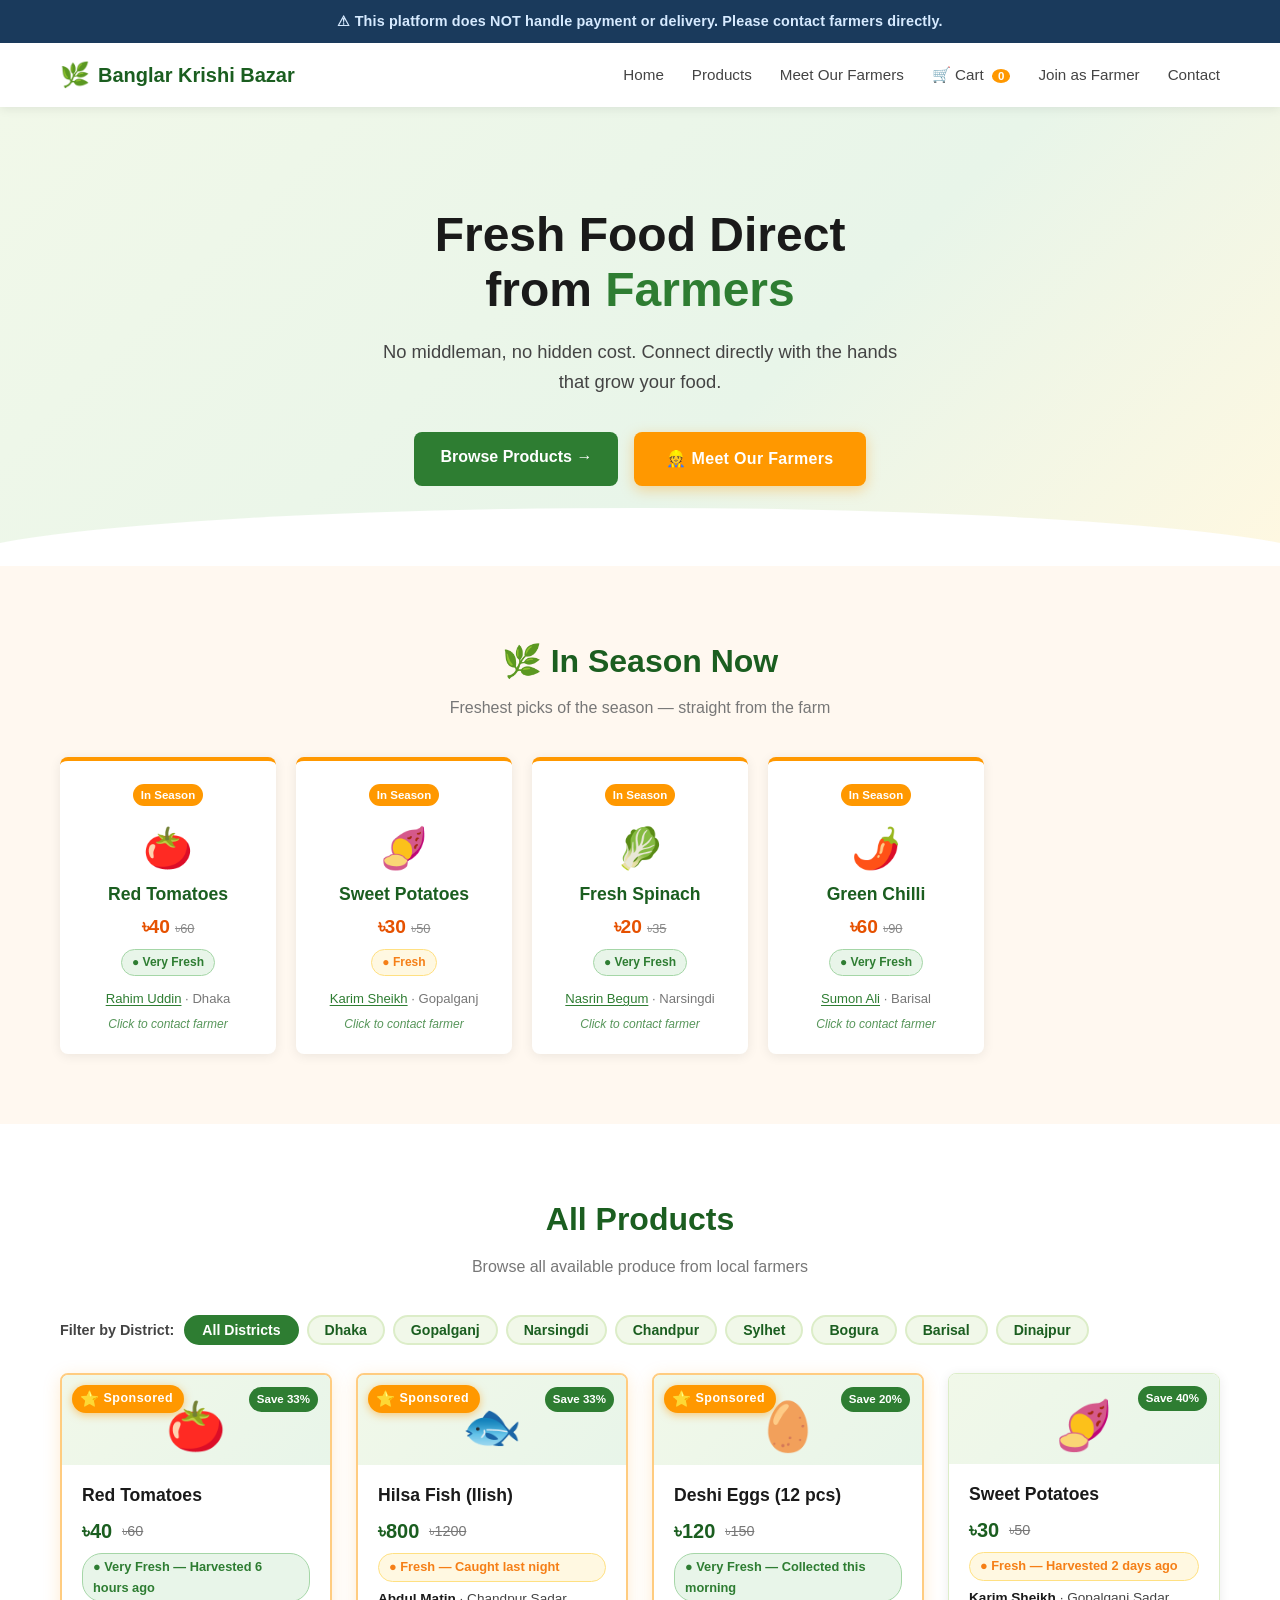
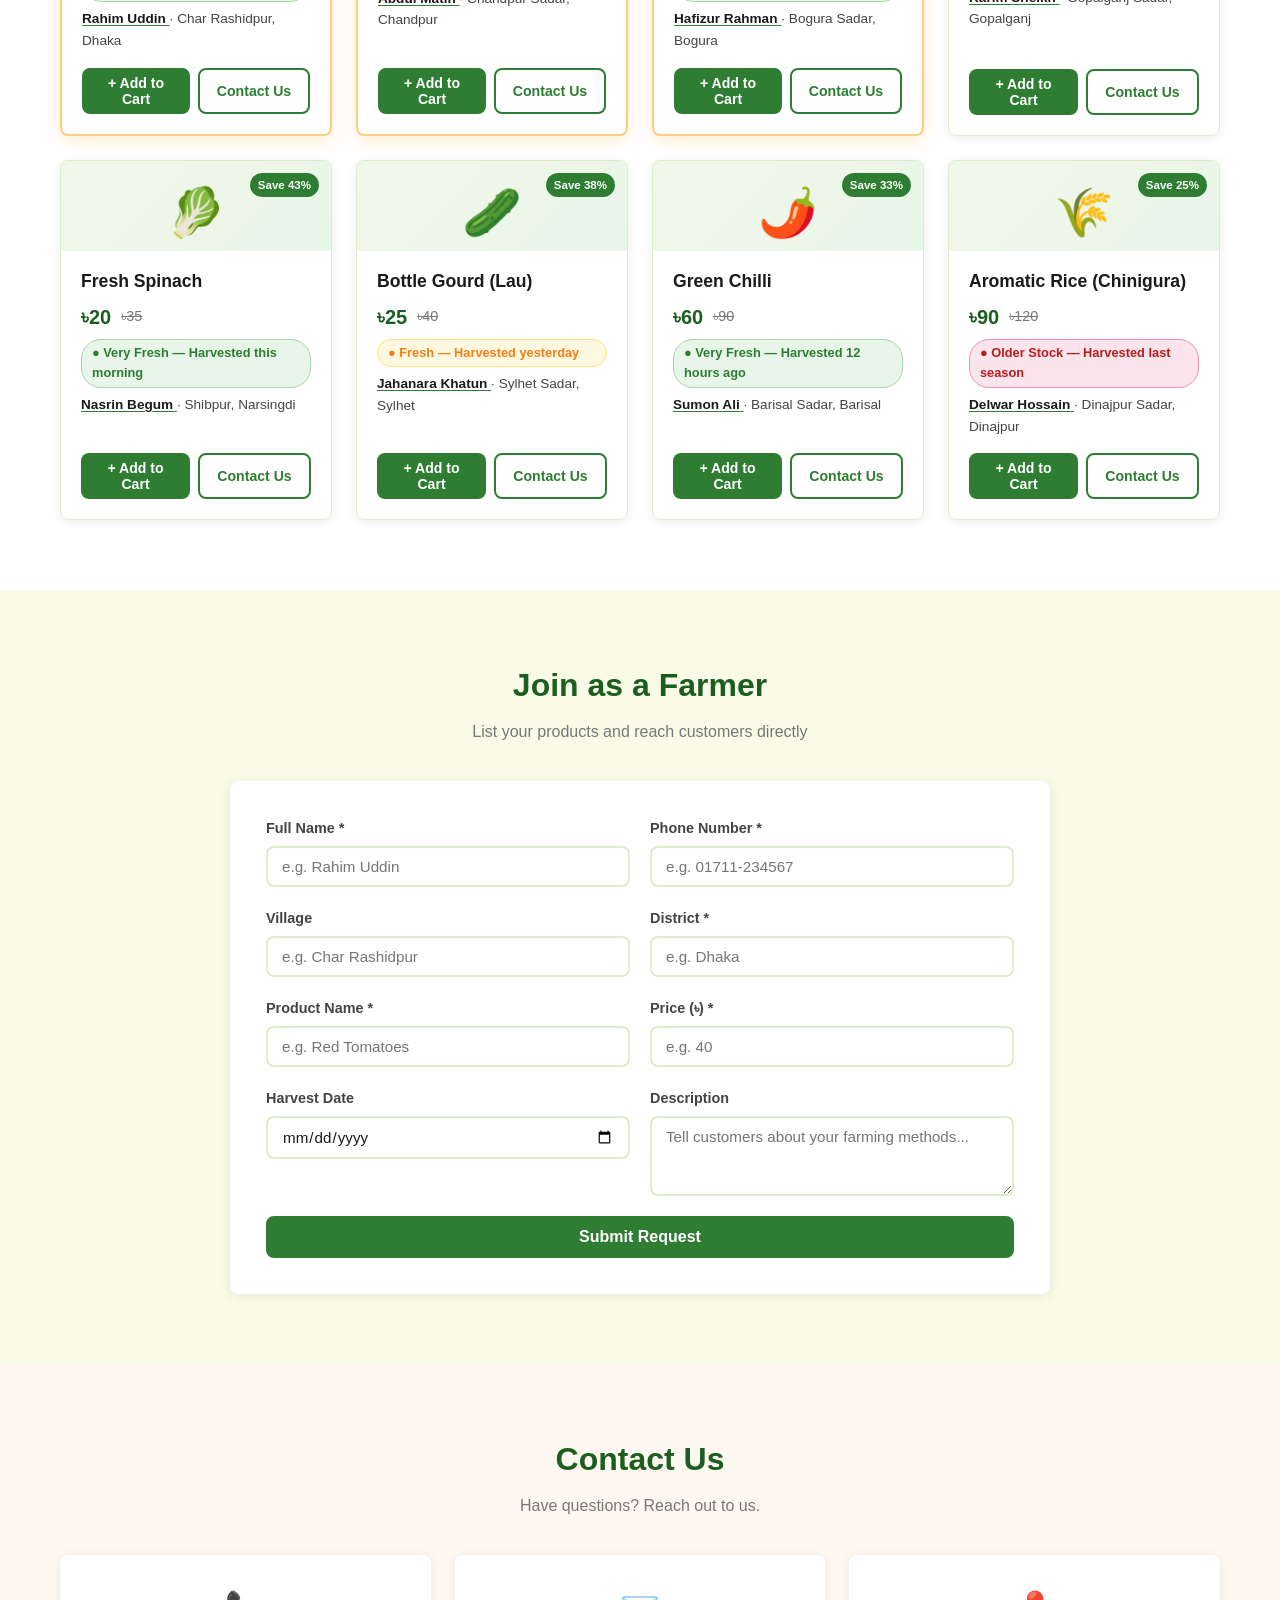
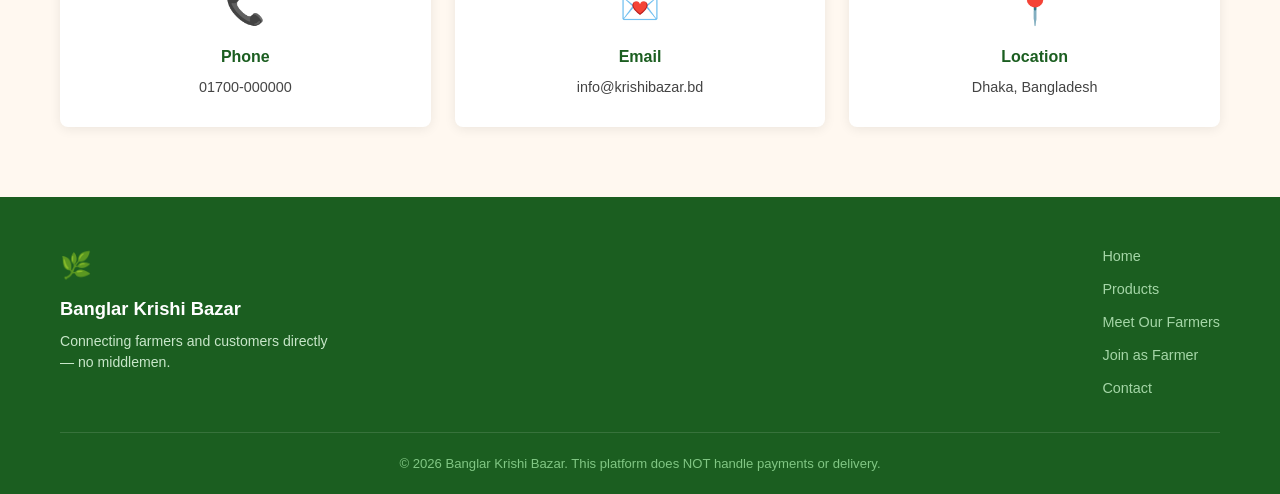
==== index.html @ f8c064e5 "Add files via upload" ====
<!DOCTYPE html>
<html lang="en">
<head>
  <meta charset="UTF-8" />
  <meta name="viewport" content="width=device-width, initial-scale=1.0" />
  <title>Banglar Krishi Bazar</title>
  <link rel="stylesheet" href="style.css" />
</head>
<body>

  <!-- DISCLAIMER BANNER -->
  <div class="disclaimer-banner">
    &#9888; This platform does NOT handle payment or delivery. Please contact farmers directly.
  </div>

  <!-- NAVBAR -->
  <nav class="navbar" id="navbar">
    <div class="nav-container">
      <a href="index.html" class="nav-logo">
        <span class="logo-icon">&#127807;</span>
        Banglar Krishi Bazar
      </a>
      <button class="hamburger" id="hamburger" aria-label="Open menu" data-testid="button-hamburger">
        <span></span><span></span><span></span>
      </button>
      <ul class="nav-links" id="nav-links">
        <li><a href="index.html" data-testid="link-home">Home</a></li>
        <li><a href="#products" data-testid="link-products">Products</a></li>
        <li><a href="farmers.html" data-testid="link-farmers">Meet Our Farmers</a></li>
        <li>
          <a href="#" id="cart-nav-btn" data-testid="button-cart-nav">
            &#128722; Cart <span class="cart-count" id="cart-count">0</span>
          </a>
        </li>
        <li><a href="#join" data-testid="link-join">Join as Farmer</a></li>
        <li><a href="#contact" data-testid="link-contact">Contact</a></li>
      </ul>
    </div>
  </nav>

  <!-- HERO SECTION -->
  <section class="hero" id="home">
    <div class="hero-content">
      <h1>Fresh Food Direct<br>from <span class="highlight">Farmers</span></h1>
      <p>No middleman, no hidden cost. Connect directly with the hands that grow your food.</p>
      <div class="hero-btn-group">
        <a href="#products" class="btn btn-primary" data-testid="button-browse-products">Browse Products &rarr;</a>
        <a href="farmers.html" class="btn btn-hero-farmers" data-testid="button-meet-farmers">&#128119; Meet Our Farmers</a>
      </div>
    </div>
    <div class="hero-wave"></div>
  </section>

  <!-- IN SEASON NOW -->
  <section class="seasonal" id="seasonal">
    <div class="container">
      <h2 class="section-title">&#127807; In Season Now</h2>
      <p class="section-subtitle">Freshest picks of the season — straight from the farm</p>
      <div class="seasonal-grid" id="seasonal-grid"></div>
    </div>
  </section>

  <!-- ALL PRODUCTS (sponsored pinned at top) -->
  <section class="products" id="products">
    <div class="container">

      <h2 class="section-title">All Products</h2>
      <p class="section-subtitle">Browse all available produce from local farmers</p>
      <div class="filter-bar">
        <label class="filter-label">Filter by District:</label>
        <div class="filter-pills" id="filter-pills"></div>
      </div>
      <div class="product-grid" id="product-grid"></div>
    </div>
  </section>

  <!-- JOIN AS FARMER FORM -->
  <section class="join" id="join">
    <div class="container">
      <h2 class="section-title">Join as a Farmer</h2>
      <p class="section-subtitle">List your products and reach customers directly</p>
      <form class="farmer-form" id="farmer-form" novalidate>
        <div class="form-row">
          <div class="form-group">
            <label for="fullName">Full Name *</label>
            <input type="text" id="fullName" name="fullName" placeholder="e.g. Rahim Uddin" required data-testid="input-fullname" />
          </div>
          <div class="form-group">
            <label for="phone">Phone Number *</label>
            <input type="tel" id="phone" name="phone" placeholder="e.g. 01711-234567" required data-testid="input-phone" />
          </div>
        </div>
        <div class="form-row">
          <div class="form-group">
            <label for="village">Village</label>
            <input type="text" id="village" name="village" placeholder="e.g. Char Rashidpur" data-testid="input-village" />
          </div>
          <div class="form-group">
            <label for="district">District *</label>
            <input type="text" id="district" name="district" placeholder="e.g. Dhaka" required data-testid="input-district" />
          </div>
        </div>
        <div class="form-row">
          <div class="form-group">
            <label for="productName">Product Name *</label>
            <input type="text" id="productName" name="productName" placeholder="e.g. Red Tomatoes" required data-testid="input-productname" />
          </div>
          <div class="form-group">
            <label for="price">Price (&#2547;) *</label>
            <input type="number" id="price" name="price" placeholder="e.g. 40" required data-testid="input-price" />
          </div>
        </div>
        <div class="form-row">
          <div class="form-group">
            <label for="harvestDate">Harvest Date</label>
            <input type="date" id="harvestDate" name="harvestDate" data-testid="input-harvestdate" />
          </div>
          <div class="form-group">
            <label for="description">Description</label>
            <textarea id="description" name="description" rows="3" placeholder="Tell customers about your farming methods..." data-testid="input-description"></textarea>
          </div>
        </div>
        <button type="submit" class="btn btn-primary btn-full" data-testid="button-submit-farmer">Submit Request</button>
      </form>
    </div>
  </section>

  <!-- CONTACT SECTION -->
  <section class="contact" id="contact">
    <div class="container contact-inner">
      <h2 class="section-title">Contact Us</h2>
      <p class="section-subtitle">Have questions? Reach out to us.</p>
      <div class="contact-cards">
        <div class="contact-card">
          <div class="contact-icon">&#128222;</div>
          <h3>Phone</h3>
          <p>01700-000000</p>
        </div>
        <div class="contact-card">
          <div class="contact-icon">&#128140;</div>
          <h3>Email</h3>
          <p>info@krishibazar.bd</p>
        </div>
        <div class="contact-card">
          <div class="contact-icon">&#128205;</div>
          <h3>Location</h3>
          <p>Dhaka, Bangladesh</p>
        </div>
      </div>
    </div>
  </section>

  <!-- FOOTER -->
  <footer class="footer">
    <div class="container">
      <div class="footer-top">
        <div class="footer-brand">
          <span class="logo-icon">&#127807;</span>
          <strong>Banglar Krishi Bazar</strong>
          <p>Connecting farmers and customers directly — no middlemen.</p>
        </div>
        <div class="footer-links">
          <a href="index.html">Home</a>
          <a href="#products">Products</a>
          <a href="farmers.html">Meet Our Farmers</a>
          <a href="#join">Join as Farmer</a>
          <a href="#contact">Contact</a>
        </div>
      </div>
      <div class="footer-bottom">
        <p>&#169; 2026 Banglar Krishi Bazar. This platform does NOT handle payments or delivery.</p>
      </div>
    </div>
  </footer>

  <!-- CART MODAL -->
  <div class="modal-overlay" id="cart-overlay" data-testid="cart-overlay">
    <div class="modal cart-modal">
      <div class="modal-header">
        <h2>&#128722; Your Cart</h2>
        <button class="close-btn" id="close-cart" data-testid="button-close-cart">&times;</button>
      </div>
      <div class="disclaimer-box">
        &#9888; This platform does NOT handle payment or delivery. Please contact farmers directly.
      </div>
      <div class="cart-items" id="cart-items"></div>
      <div class="cart-footer" id="cart-footer"></div>
    </div>
  </div>

  <!-- FARMER MODAL -->
  <div class="modal-overlay" id="farmer-overlay" data-testid="farmer-overlay">
    <div class="modal farmer-modal">
      <div class="modal-header">
        <h2>&#128119; Farmer Details</h2>
        <button class="close-btn" id="close-farmer" data-testid="button-close-farmer">&times;</button>
      </div>
      <div class="disclaimer-box">
        &#9888; Call or message the farmer to purchase directly. We do NOT handle payments or delivery.
      </div>
      <div id="farmer-details"></div>
    </div>
  </div>

  <!-- MULTI-FARMER MODAL -->
  <div class="modal-overlay" id="multi-farmer-overlay" data-testid="multi-farmer-overlay">
    <div class="modal farmer-modal">
      <div class="modal-header">
        <h2>&#128119; Farmers for Your Cart Items</h2>
        <button class="close-btn" id="close-multi-farmer" data-testid="button-close-multi-farmer">&times;</button>
      </div>
      <div class="disclaimer-box">
        &#9888; This platform does NOT handle payment or delivery. Please contact each farmer directly.
      </div>
      <div id="multi-farmer-details"></div>
    </div>
  </div>

  <div class="toast" id="toast"></div>

  <script src="script.js"></script>
</body>
</html>
---- style.css ----
/* ========================================
   CSS VARIABLES — Change colors/fonts here
   ======================================== */
:root {
  --primary-color: #2e7d32;
  --primary-dark: #1b5e20;
  --primary-light: #4caf50;
  --secondary-color: #f1f8e9;
  --accent-color: #ff9800;
  --accent-dark: #e65100;
  --text-dark: #1a1a1a;
  --text-mid: #444;
  --text-light: #777;
  --bg-white: #ffffff;
  --bg-light: #f9fbe7;
  --bg-warm: #fff8f0;
  --border-color: #dcedc8;
  --font-main: Arial, sans-serif;
  --border-radius: 8px;
  --shadow: 0 2px 12px rgba(0,0,0,0.08);
  --shadow-hover: 0 6px 24px rgba(0,0,0,0.14);
  --transition: 0.25s ease;
}

/* ========================================
   RESET & BASE
   ======================================== */
*, *::before, *::after {
  box-sizing: border-box;
  margin: 0;
  padding: 0;
}

html {
  scroll-behavior: smooth;
}

body {
  font-family: var(--font-main);
  color: var(--text-dark);
  background: var(--bg-white);
  line-height: 1.6;
}

a {
  text-decoration: none;
  color: inherit;
}

ul {
  list-style: none;
}

img {
  max-width: 100%;
}

/* ========================================
   UTILITIES
   ======================================== */
.container {
  max-width: 1200px;
  margin: 0 auto;
  padding: 0 20px;
}

.section-title {
  font-size: 2rem;
  font-weight: 700;
  color: var(--primary-dark);
  margin-bottom: 8px;
  text-align: center;
}

.section-subtitle {
  font-size: 1rem;
  color: var(--text-light);
  text-align: center;
  margin-bottom: 36px;
}

/* ========================================
   BUTTONS
   ======================================== */
.btn {
  display: inline-block;
  padding: 12px 26px;
  border-radius: var(--border-radius);
  font-size: 1rem;
  font-weight: 600;
  border: none;
  cursor: pointer;
  transition: background var(--transition), transform var(--transition), box-shadow var(--transition);
}

.btn-primary {
  background: var(--primary-color);
  color: #fff;
}

.btn-primary:hover {
  background: var(--primary-dark);
  transform: translateY(-2px);
  box-shadow: var(--shadow-hover);
}

.btn-outline {
  background: transparent;
  color: var(--primary-color);
  border: 2px solid var(--primary-color);
}

.btn-outline:hover {
  background: var(--primary-color);
  color: #fff;
}

.btn-accent {
  background: var(--accent-color);
  color: #fff;
}

.btn-accent:hover {
  background: var(--accent-dark);
  transform: translateY(-1px);
}

.btn-danger {
  background: #e53935;
  color: #fff;
}

.btn-danger:hover {
  background: #b71c1c;
}

.btn-full {
  width: 100%;
  text-align: center;
}

.btn-sm {
  padding: 7px 14px;
  font-size: 0.88rem;
}

/* ========================================
   DISCLAIMER BANNER
   ======================================== */
.disclaimer-banner {
  background: #1a3a5c;
  color: #d6eaff;
  text-align: center;
  padding: 10px 20px;
  font-size: 0.9rem;
  font-weight: 600;
  position: sticky;
  top: 0;
  z-index: 999;
  letter-spacing: 0.01em;
}

/* ========================================
   NAVBAR
   ======================================== */
.navbar {
  background: var(--bg-white);
  box-shadow: 0 2px 10px rgba(0,0,0,0.08);
  position: sticky;
  top: 41px;
  z-index: 998;
}

.nav-container {
  max-width: 1200px;
  margin: 0 auto;
  padding: 0 20px;
  display: flex;
  align-items: center;
  justify-content: space-between;
  height: 64px;
}

.nav-logo {
  font-size: 1.25rem;
  font-weight: 700;
  color: var(--primary-dark);
  display: flex;
  align-items: center;
  gap: 8px;
}

.logo-icon {
  font-size: 1.5rem;
}

.nav-links {
  display: flex;
  align-items: center;
  gap: 28px;
}

.nav-links a {
  color: var(--text-mid);
  font-weight: 500;
  font-size: 0.95rem;
  transition: color var(--transition);
  position: relative;
}

.nav-links a:hover {
  color: var(--primary-color);
}

.cart-count {
  background: var(--accent-color);
  color: #fff;
  font-size: 0.72rem;
  font-weight: 700;
  border-radius: 50%;
  padding: 1px 6px;
  margin-left: 4px;
  vertical-align: middle;
}

/* Hamburger (mobile) */
.hamburger {
  display: none;
  flex-direction: column;
  gap: 5px;
  background: none;
  border: none;
  cursor: pointer;
  padding: 4px;
}

.hamburger span {
  display: block;
  width: 24px;
  height: 2px;
  background: var(--primary-dark);
  border-radius: 2px;
  transition: all var(--transition);
}

/* ========================================
   HERO SECTION
   ======================================== */
.hero {
  background: linear-gradient(135deg, var(--secondary-color) 0%, #e8f5e9 60%, #fff8e1 100%);
  padding: 100px 20px 80px;
  text-align: center;
  position: relative;
  overflow: hidden;
}

.hero-content {
  max-width: 720px;
  margin: 0 auto;
  position: relative;
  z-index: 1;
}

.hero h1 {
  font-size: 3rem;
  font-weight: 800;
  line-height: 1.15;
  color: var(--text-dark);
  margin-bottom: 20px;
}

.hero h1 .highlight {
  color: var(--primary-color);
}

.hero p {
  font-size: 1.15rem;
  color: var(--text-mid);
  margin-bottom: 36px;
  max-width: 520px;
  margin-left: auto;
  margin-right: auto;
}

.hero-btn-group {
  display: flex;
  gap: 16px;
  justify-content: center;
  flex-wrap: wrap;
}

.btn-hero-farmers {
  display: inline-block;
  background: var(--accent-color);
  color: #fff;
  font-size: 1rem;
  font-weight: 800;
  padding: 14px 32px;
  border-radius: var(--border-radius);
  border: none;
  cursor: pointer;
  letter-spacing: 0.02em;
  text-align: center;
  box-shadow: 0 4px 14px rgba(255,152,0,0.35);
  transition: background var(--transition), transform var(--transition), box-shadow var(--transition);
}

.btn-hero-farmers:hover {
  background: var(--accent-dark);
  transform: translateY(-2px);
  box-shadow: 0 7px 20px rgba(255,152,0,0.45);
}

/* Decorative wave */
.hero::after {
  content: "";
  position: absolute;
  bottom: -2px;
  left: 0;
  right: 0;
  height: 60px;
  background: var(--bg-white);
  clip-path: ellipse(55% 100% at 50% 100%);
}

/* ========================================
   SEASONAL SECTION
   ======================================== */
.seasonal {
  background: var(--bg-warm);
  padding: 70px 0;
}

.seasonal-grid {
  display: grid;
  grid-template-columns: repeat(auto-fill, minmax(200px, 1fr));
  gap: 20px;
}

.seasonal-card {
  background: #fff;
  border-radius: var(--border-radius);
  padding: 20px;
  text-align: center;
  box-shadow: var(--shadow);
  border-top: 4px solid var(--accent-color);
  transition: transform var(--transition), box-shadow var(--transition);
}

.seasonal-card:hover {
  transform: translateY(-4px);
  box-shadow: var(--shadow-hover);
}

.seasonal-card .s-name {
  font-weight: 700;
  font-size: 1.1rem;
  color: var(--primary-dark);
  margin-bottom: 4px;
}

.seasonal-card .s-price {
  font-size: 1.2rem;
  color: var(--accent-dark);
  font-weight: 700;
}

.seasonal-card .s-farmer {
  font-size: 0.82rem;
  color: var(--text-light);
  margin-top: 6px;
}

.seasonal-badge {
  display: inline-block;
  background: var(--accent-color);
  color: #fff;
  font-size: 0.72rem;
  font-weight: 700;
  padding: 2px 8px;
  border-radius: 20px;
  margin-bottom: 10px;
}

/* ========================================
   FILTER BAR
   ======================================== */
.filter-bar {
  display: flex;
  flex-wrap: wrap;
  align-items: center;
  gap: 10px;
  margin-bottom: 28px;
}

.filter-label {
  font-weight: 600;
  color: var(--text-mid);
  font-size: 0.9rem;
}

.filter-pills {
  display: flex;
  flex-wrap: wrap;
  gap: 8px;
}

.pill {
  background: var(--secondary-color);
  color: var(--primary-dark);
  border: 2px solid var(--border-color);
  border-radius: 20px;
  padding: 5px 16px;
  font-size: 0.88rem;
  font-weight: 600;
  cursor: pointer;
  transition: all var(--transition);
}

.pill:hover, .pill.active {
  background: var(--primary-color);
  color: #fff;
  border-color: var(--primary-color);
}

/* ========================================
   PRODUCTS SECTION
   ======================================== */
.products {
  padding: 70px 0;
  background: var(--bg-white);
}

.product-grid {
  display: grid;
  grid-template-columns: repeat(auto-fill, minmax(270px, 1fr));
  gap: 24px;
}

/* ========================================
   PRODUCT CARD
   ======================================== */
.product-card {
  background: var(--bg-white);
  border-radius: var(--border-radius);
  box-shadow: var(--shadow);
  border: 1px solid var(--border-color);
  overflow: hidden;
  transition: transform var(--transition), box-shadow var(--transition);
  display: flex;
  flex-direction: column;
}

.product-card:hover {
  transform: translateY(-5px);
  box-shadow: var(--shadow-hover);
}

.card-top {
  background: linear-gradient(135deg, var(--secondary-color), #e8f5e9);
  padding: 28px 20px 14px;
  position: relative;
  text-align: center;
}

.card-icon {
  font-size: 3rem;
  line-height: 1;
}

.savings-badge {
  position: absolute;
  top: 12px;
  right: 12px;
  background: var(--primary-color);
  color: #fff;
  font-size: 0.72rem;
  font-weight: 700;
  padding: 3px 8px;
  border-radius: 20px;
}

.card-body {
  padding: 16px 20px;
  flex: 1;
  display: flex;
  flex-direction: column;
  gap: 6px;
}

.card-name {
  font-size: 1.1rem;
  font-weight: 700;
  color: var(--text-dark);
}

.card-price-row {
  display: flex;
  align-items: center;
  gap: 10px;
}

.card-price {
  font-size: 1.25rem;
  font-weight: 800;
  color: var(--primary-dark);
}

.card-market-price {
  font-size: 0.9rem;
  color: var(--text-light);
  text-decoration: line-through;
}

.card-freshness {
  font-size: 0.82rem;
  color: var(--primary-color);
  font-weight: 600;
  background: var(--secondary-color);
  display: inline-block;
  padding: 2px 8px;
  border-radius: 4px;
}

.card-farmer {
  font-size: 0.85rem;
  color: var(--text-mid);
}

.card-farmer strong {
  color: var(--text-dark);
}

.card-actions {
  display: flex;
  gap: 8px;
  padding: 0 20px 20px;
  flex-wrap: wrap;
}

.card-actions .btn {
  flex: 1;
}

/* ========================================
   JOIN FORM SECTION
   ======================================== */
.join {
  background: var(--bg-light);
  padding: 70px 0;
}

.farmer-form {
  background: var(--bg-white);
  border-radius: var(--border-radius);
  padding: 36px;
  box-shadow: var(--shadow);
  max-width: 820px;
  margin: 0 auto;
}

.form-row {
  display: grid;
  grid-template-columns: 1fr 1fr;
  gap: 20px;
  margin-bottom: 20px;
}

.form-group {
  display: flex;
  flex-direction: column;
  gap: 6px;
}

.form-group label {
  font-weight: 600;
  font-size: 0.9rem;
  color: var(--text-mid);
}

.form-group input,
.form-group textarea,
.form-group select {
  border: 2px solid var(--border-color);
  border-radius: var(--border-radius);
  padding: 10px 14px;
  font-size: 0.95rem;
  font-family: var(--font-main);
  transition: border-color var(--transition);
  outline: none;
  color: var(--text-dark);
  background: var(--bg-white);
}

.form-group input:focus,
.form-group textarea:focus {
  border-color: var(--primary-color);
}

.form-group textarea {
  resize: vertical;
  min-height: 80px;
}

/* ========================================
   CONTACT SECTION
   ======================================== */
.contact {
  background: var(--bg-warm);
  padding: 70px 0;
}

.contact-cards {
  display: grid;
  grid-template-columns: repeat(auto-fit, minmax(200px, 1fr));
  gap: 24px;
  margin-top: 20px;
}

.contact-card {
  background: var(--bg-white);
  border-radius: var(--border-radius);
  padding: 28px;
  text-align: center;
  box-shadow: var(--shadow);
  transition: transform var(--transition);
}

.contact-card:hover {
  transform: translateY(-4px);
}

.contact-icon {
  font-size: 2rem;
  margin-bottom: 10px;
}

.contact-card h3 {
  font-size: 1rem;
  font-weight: 700;
  color: var(--primary-dark);
  margin-bottom: 6px;
}

.contact-card p {
  color: var(--text-mid);
  font-size: 0.9rem;
}

/* ========================================
   FOOTER
   ======================================== */
.footer {
  background: var(--primary-dark);
  color: #c8e6c9;
  padding: 48px 0 20px;
}

.footer-top {
  display: flex;
  justify-content: space-between;
  align-items: flex-start;
  flex-wrap: wrap;
  gap: 24px;
  margin-bottom: 32px;
}

.footer-brand {
  display: flex;
  flex-direction: column;
  gap: 8px;
}

.footer-brand .logo-icon {
  font-size: 1.6rem;
}

.footer-brand strong {
  font-size: 1.15rem;
  color: #fff;
}

.footer-brand p {
  font-size: 0.88rem;
  max-width: 280px;
  line-height: 1.5;
}

.footer-links {
  display: flex;
  flex-direction: column;
  gap: 10px;
}

.footer-links a {
  color: #a5d6a7;
  font-size: 0.9rem;
  transition: color var(--transition);
}

.footer-links a:hover {
  color: #fff;
}

.footer-bottom {
  border-top: 1px solid rgba(255,255,255,0.12);
  padding-top: 20px;
  font-size: 0.82rem;
  text-align: center;
  color: #81c784;
}

/* ========================================
   MODALS
   ======================================== */
.modal-overlay {
  display: none;
  position: fixed;
  inset: 0;
  background: rgba(0,0,0,0.5);
  z-index: 1000;
  align-items: center;
  justify-content: center;
  padding: 20px;
}

.modal-overlay.open {
  display: flex;
}

.modal {
  background: var(--bg-white);
  border-radius: 12px;
  width: 100%;
  max-width: 520px;
  max-height: 85vh;
  overflow-y: auto;
  box-shadow: 0 20px 60px rgba(0,0,0,0.25);
  animation: slideUp 0.25s ease;
}

@keyframes slideUp {
  from { transform: translateY(30px); opacity: 0; }
  to   { transform: translateY(0);    opacity: 1; }
}

.modal-header {
  display: flex;
  align-items: center;
  justify-content: space-between;
  padding: 20px 24px 16px;
  border-bottom: 1px solid var(--border-color);
}

.modal-header h2 {
  font-size: 1.15rem;
  font-weight: 700;
  color: var(--primary-dark);
}

.close-btn {
  background: none;
  border: none;
  font-size: 1.5rem;
  cursor: pointer;
  color: var(--text-light);
  line-height: 1;
  transition: color var(--transition);
}

.close-btn:hover {
  color: var(--text-dark);
}

.disclaimer-box {
  margin: 14px 24px;
  background: #fff8e1;
  border-left: 4px solid var(--accent-color);
  padding: 10px 14px;
  font-size: 0.85rem;
  color: #7b5800;
  border-radius: 0 var(--border-radius) var(--border-radius) 0;
}

/* Cart modal */
.cart-items {
  padding: 8px 24px;
  min-height: 60px;
}

.cart-item {
  display: flex;
  align-items: center;
  justify-content: space-between;
  padding: 12px 0;
  border-bottom: 1px solid var(--border-color);
  gap: 10px;
}

.cart-item:last-child {
  border-bottom: none;
}

.cart-item-info {
  flex: 1;
}

.cart-item-name {
  font-weight: 700;
  font-size: 0.95rem;
  color: var(--text-dark);
}

.cart-item-price {
  font-size: 0.85rem;
  color: var(--primary-color);
  font-weight: 600;
}

.cart-item-qty {
  display: flex;
  align-items: center;
  gap: 8px;
}

.qty-btn {
  background: var(--secondary-color);
  border: none;
  width: 28px;
  height: 28px;
  border-radius: 50%;
  font-size: 1rem;
  font-weight: 700;
  cursor: pointer;
  color: var(--primary-dark);
  transition: background var(--transition);
}

.qty-btn:hover {
  background: var(--border-color);
}

.qty-num {
  font-weight: 700;
  min-width: 20px;
  text-align: center;
}

.remove-btn {
  background: none;
  border: none;
  color: #e53935;
  font-size: 1.2rem;
  cursor: pointer;
  padding: 4px;
  transition: transform var(--transition);
}

.remove-btn:hover {
  transform: scale(1.2);
}

.cart-footer {
  padding: 16px 24px 24px;
  border-top: 1px solid var(--border-color);
}

.cart-subtotal {
  font-size: 1.05rem;
  font-weight: 700;
  color: var(--text-dark);
  margin-bottom: 14px;
  display: flex;
  justify-content: space-between;
}

.cart-actions {
  display: flex;
  flex-direction: column;
  gap: 10px;
}

.empty-cart {
  text-align: center;
  padding: 40px 20px;
  color: var(--text-light);
  font-size: 0.95rem;
}

/* Farmer modal */
.farmer-card {
  padding: 20px 24px 24px;
}

.farmer-avatar {
  width: 72px;
  height: 72px;
  border-radius: 50%;
  background: var(--primary-color);
  color: #fff;
  font-size: 2rem;
  font-weight: 700;
  display: flex;
  align-items: center;
  justify-content: center;
  margin: 0 auto 16px;
}

.farmer-name {
  font-size: 1.3rem;
  font-weight: 700;
  color: var(--primary-dark);
  text-align: center;
  margin-bottom: 16px;
}

.farmer-info-row {
  display: flex;
  gap: 10px;
  margin-bottom: 10px;
  font-size: 0.9rem;
  color: var(--text-mid);
  align-items: flex-start;
}

.farmer-info-row span:first-child {
  font-size: 1rem;
  min-width: 22px;
  text-align: center;
}

.farmer-info-row strong {
  color: var(--text-dark);
}

.farmer-phone {
  font-size: 1.15rem;
  font-weight: 800;
  color: var(--primary-color);
}

.farmer-separator {
  border: none;
  border-top: 1px solid var(--border-color);
  margin: 16px 0;
}

/* ========================================
   TOAST NOTIFICATION
   ======================================== */
.toast {
  position: fixed;
  bottom: 30px;
  left: 50%;
  transform: translateX(-50%) translateY(80px);
  background: var(--primary-dark);
  color: #fff;
  padding: 14px 28px;
  border-radius: 30px;
  font-size: 0.95rem;
  font-weight: 600;
  box-shadow: 0 6px 24px rgba(0,0,0,0.2);
  z-index: 2000;
  opacity: 0;
  transition: transform 0.35s ease, opacity 0.35s ease;
  pointer-events: none;
  white-space: nowrap;
}

.toast.show {
  opacity: 1;
  transform: translateX(-50%) translateY(0);
}

/* ========================================
   RESPONSIVE — MOBILE
   ======================================== */
@media (max-width: 768px) {
  .hero h1 {
    font-size: 2rem;
  }

  .nav-links {
    display: none;
    flex-direction: column;
    position: absolute;
    top: 64px;
    left: 0;
    right: 0;
    background: var(--bg-white);
    box-shadow: 0 8px 20px rgba(0,0,0,0.1);
    padding: 20px;
    gap: 16px;
    z-index: 997;
  }

  .nav-links.open {
    display: flex;
  }

  .hamburger {
    display: flex;
  }

  .navbar {
    position: sticky;
  }

  .form-row {
    grid-template-columns: 1fr;
  }

  .product-grid {
    grid-template-columns: 1fr;
  }

  .modal {
    max-height: 92vh;
  }

  .farmer-form {
    padding: 22px 16px;
  }

  .section-title {
    font-size: 1.5rem;
  }

  .footer-top {
    flex-direction: column;
    gap: 28px;
  }
}

@media (max-width: 480px) {
  .hero {
    padding: 70px 16px 60px;
  }

  .hero h1 {
    font-size: 1.65rem;
  }

  .card-actions {
    flex-direction: column;
  }
}

/* ========================================
   FRESHNESS LABELS (green / yellow / red)
   ======================================== */
.freshness-label {
  display: inline-flex;
  align-items: center;
  gap: 4px;
  font-size: 0.8rem;
  font-weight: 600;
  padding: 3px 10px;
  border-radius: 20px;
}

.fresh-green {
  background: #e8f5e9;
  color: #2e7d32;
  border: 1px solid #a5d6a7;
}

.fresh-yellow {
  background: #fff8e1;
  color: #f57f17;
  border: 1px solid #ffe082;
}

.fresh-red {
  background: #fce4ec;
  color: #b71c1c;
  border: 1px solid #f48fb1;
}

/* ========================================
   SPONSORED SECTION (now inline inside #products)
   ======================================== */
.sponsored-inline {
  background: linear-gradient(135deg, #fff8e1 0%, #fff3e0 100%);
  border-radius: 12px;
  border: 2px solid #ffcc80;
  padding: 32px 28px 28px;
  margin-bottom: 0;
}

.sponsored-inline-header {
  margin-bottom: 22px;
}

.products-divider {
  border: none;
  border-top: 2px dashed var(--border-color);
  margin: 40px 0;
}

.sponsored-grid {
  display: grid;
  grid-template-columns: repeat(auto-fill, minmax(270px, 1fr));
  gap: 24px;
}

.sponsored-tag {
  position: absolute;
  top: 10px;
  left: 10px;
  background: var(--accent-color);
  color: #fff;
  font-size: 0.78rem;
  font-weight: 800;
  padding: 4px 11px 4px 8px;
  border-radius: 20px;
  letter-spacing: 0.04em;
  display: flex;
  align-items: center;
  gap: 4px;
  box-shadow: 0 2px 8px rgba(255,152,0,0.5);
  z-index: 2;
}

.sponsored-star {
  font-size: 0.95rem;
  line-height: 1;
}

.is-sponsored {
  border: 2px solid #ffcc80;
  box-shadow: 0 4px 18px rgba(255,152,0,0.18);
}

.season-tag {
  display: inline-block;
  background: var(--primary-color);
  color: #fff;
  font-size: 0.7rem;
  font-weight: 700;
  padding: 2px 8px;
  border-radius: 20px;
}

/* ========================================
   CLICKABLE SEASONAL CARDS
   ======================================== */
.seasonal-hint {
  font-size: 0.75rem;
  color: var(--primary-color);
  margin-top: 6px;
  font-style: italic;
  opacity: 0.8;
}

.seasonal-card:hover .seasonal-hint {
  opacity: 1;
}

/* ========================================
   FARMER NAME LINK
   ======================================== */
.farmer-name-link {
  color: var(--primary-color);
  text-decoration: underline;
  text-underline-offset: 2px;
  transition: color var(--transition);
}

.farmer-name-link:hover {
  color: var(--primary-dark);
}

/* ========================================
   ACTIVE NAV LINK
   ======================================== */
.nav-active {
  color: var(--primary-color) !important;
  font-weight: 700 !important;
}

/* ========================================
   PAGE HERO (inner pages like farmers.html)
   ======================================== */
.page-hero {
  background: linear-gradient(135deg, var(--secondary-color), #e8f5e9);
  padding: 60px 20px 50px;
  text-align: center;
}

.page-hero h1 {
  font-size: 2.4rem;
  font-weight: 800;
  color: var(--primary-dark);
  margin-bottom: 10px;
}

.page-hero p {
  font-size: 1.05rem;
  color: var(--text-mid);
  max-width: 520px;
  margin: 0 auto;
}

.page-hero-sub {
  margin-bottom: 10px;
}

.page-hero-tagline {
  display: inline-block;
  font-size: 1.55rem;
  font-weight: 900;
  color: var(--primary-dark);
  background: linear-gradient(90deg, var(--primary-color), #1b5e20);
  -webkit-background-clip: text;
  -webkit-text-fill-color: transparent;
  background-clip: text;
  letter-spacing: 0.01em;
  line-height: 1.4;
}

/* ========================================
   FARMERS PAGE — PROFILE CARDS
   ======================================== */
.farmers-page {
  padding: 60px 0;
  background: var(--bg-light);
}

.farmer-profile-card {
  background: var(--bg-white);
  border-radius: 12px;
  box-shadow: var(--shadow);
  margin-bottom: 36px;
  overflow: hidden;
  border-left: 5px solid var(--primary-color);
  transition: box-shadow var(--transition);
}

.farmer-profile-card:hover {
  box-shadow: var(--shadow-hover);
}

/* Farmer header area */
.fp-header {
  display: flex;
  gap: 24px;
  padding: 28px 28px 20px;
  align-items: flex-start;
  flex-wrap: wrap;
}

.fp-avatar {
  width: 80px;
  height: 80px;
  min-width: 80px;
  border-radius: 50%;
  background: var(--primary-color);
  color: #fff;
  font-size: 2rem;
  font-weight: 700;
  display: flex;
  align-items: center;
  justify-content: center;
  box-shadow: 0 3px 10px rgba(46,125,50,0.3);
}

.fp-info {
  flex: 1;
}

.fp-name {
  font-size: 1.5rem;
  font-weight: 800;
  color: var(--primary-dark);
  margin-bottom: 8px;
}

.fp-meta {
  display: flex;
  flex-wrap: wrap;
  gap: 14px;
  font-size: 0.88rem;
  color: var(--text-mid);
  margin-bottom: 6px;
}

.fp-phone {
  font-size: 1.1rem;
  font-weight: 700;
  color: var(--primary-color);
  margin-bottom: 8px;
}

.fp-description {
  font-size: 0.92rem;
  color: var(--text-mid);
  line-height: 1.6;
}

/* Farmer's products */
.fp-products {
  border-top: 1px solid var(--border-color);
  padding: 20px 28px;
  background: var(--bg-light);
}

.fp-products-title {
  font-size: 1rem;
  font-weight: 700;
  color: var(--primary-dark);
  margin-bottom: 16px;
}

.fp-product-row {
  display: flex;
  flex-wrap: wrap;
  gap: 16px;
}

.fp-product-item {
  background: var(--bg-white);
  border-radius: var(--border-radius);
  border: 1px solid var(--border-color);
  padding: 16px;
  min-width: 200px;
  flex: 1;
  max-width: 280px;
  display: flex;
  flex-direction: column;
  gap: 8px;
  transition: transform var(--transition), box-shadow var(--transition);
}

.fp-product-item:hover {
  transform: translateY(-3px);
  box-shadow: var(--shadow);
}

.fp-prod-top {
  display: flex;
  align-items: center;
  gap: 8px;
  flex-wrap: wrap;
}

.fp-prod-icon {
  font-size: 2rem;
}

.fp-prod-name {
  font-weight: 700;
  font-size: 1rem;
  color: var(--text-dark);
}

.fp-prod-price {
  display: flex;
  align-items: center;
  gap: 8px;
  flex-wrap: wrap;
}

.fp-price {
  font-size: 1.15rem;
  font-weight: 800;
  color: var(--primary-dark);
}

.fp-market {
  font-size: 0.85rem;
  color: var(--text-light);
  text-decoration: line-through;
}

.fp-save {
  background: var(--primary-color);
  color: #fff;
  font-size: 0.7rem;
  font-weight: 700;
  padding: 2px 8px;
  border-radius: 20px;
}

.fp-prod-actions {
  display: flex;
  gap: 8px;
  flex-wrap: wrap;
  margin-top: 4px;
}

/* Disclaimer in farmer profile */
.fp-disclaimer {
  padding: 12px 28px;
  background: #fff8e1;
  border-top: 1px solid #ffe082;
  font-size: 0.82rem;
  color: #7b5800;
}

@media (max-width: 600px) {
  .fp-header {
    flex-direction: column;
    align-items: center;
    text-align: center;
    padding: 20px 16px;
  }

  .fp-meta {
    justify-content: center;
  }

  .fp-products {
    padding: 16px;
  }

  .fp-product-item {
    max-width: 100%;
  }

  .page-hero h1 {
    font-size: 1.7rem;
  }
}
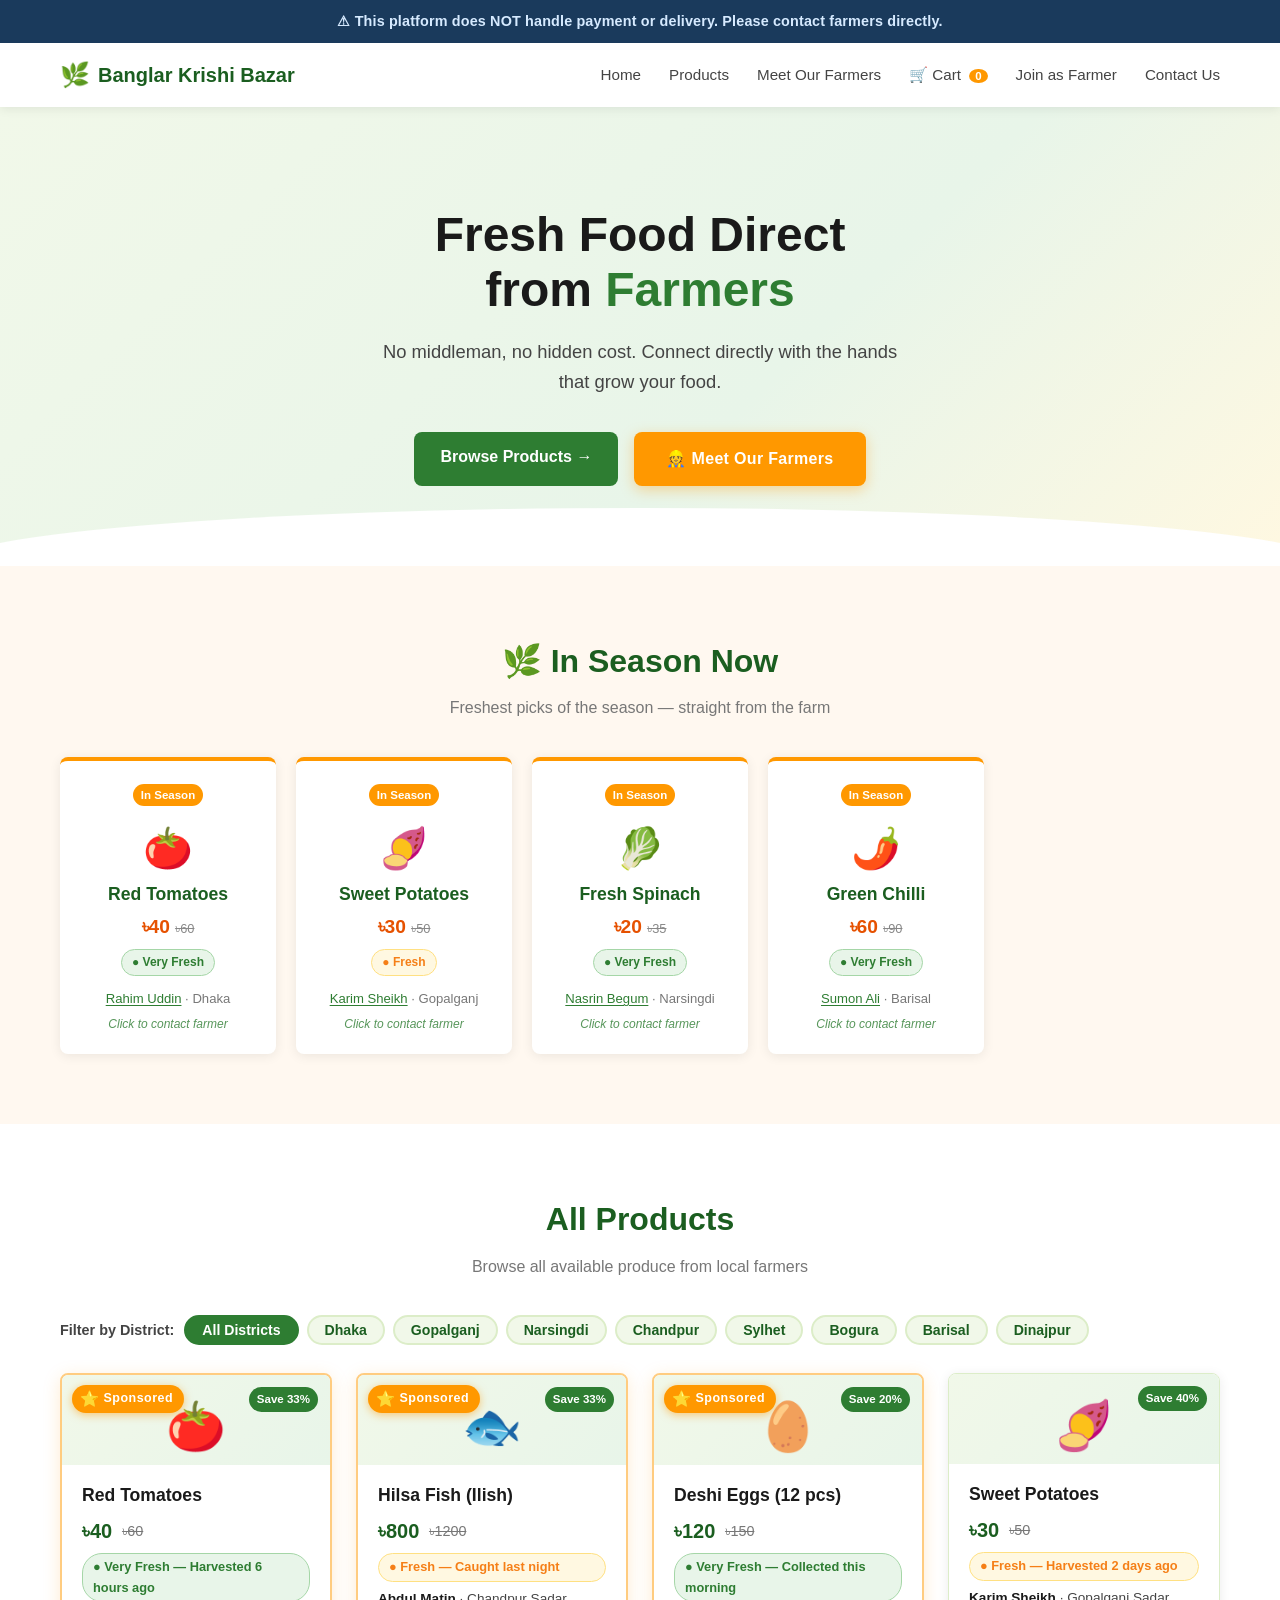
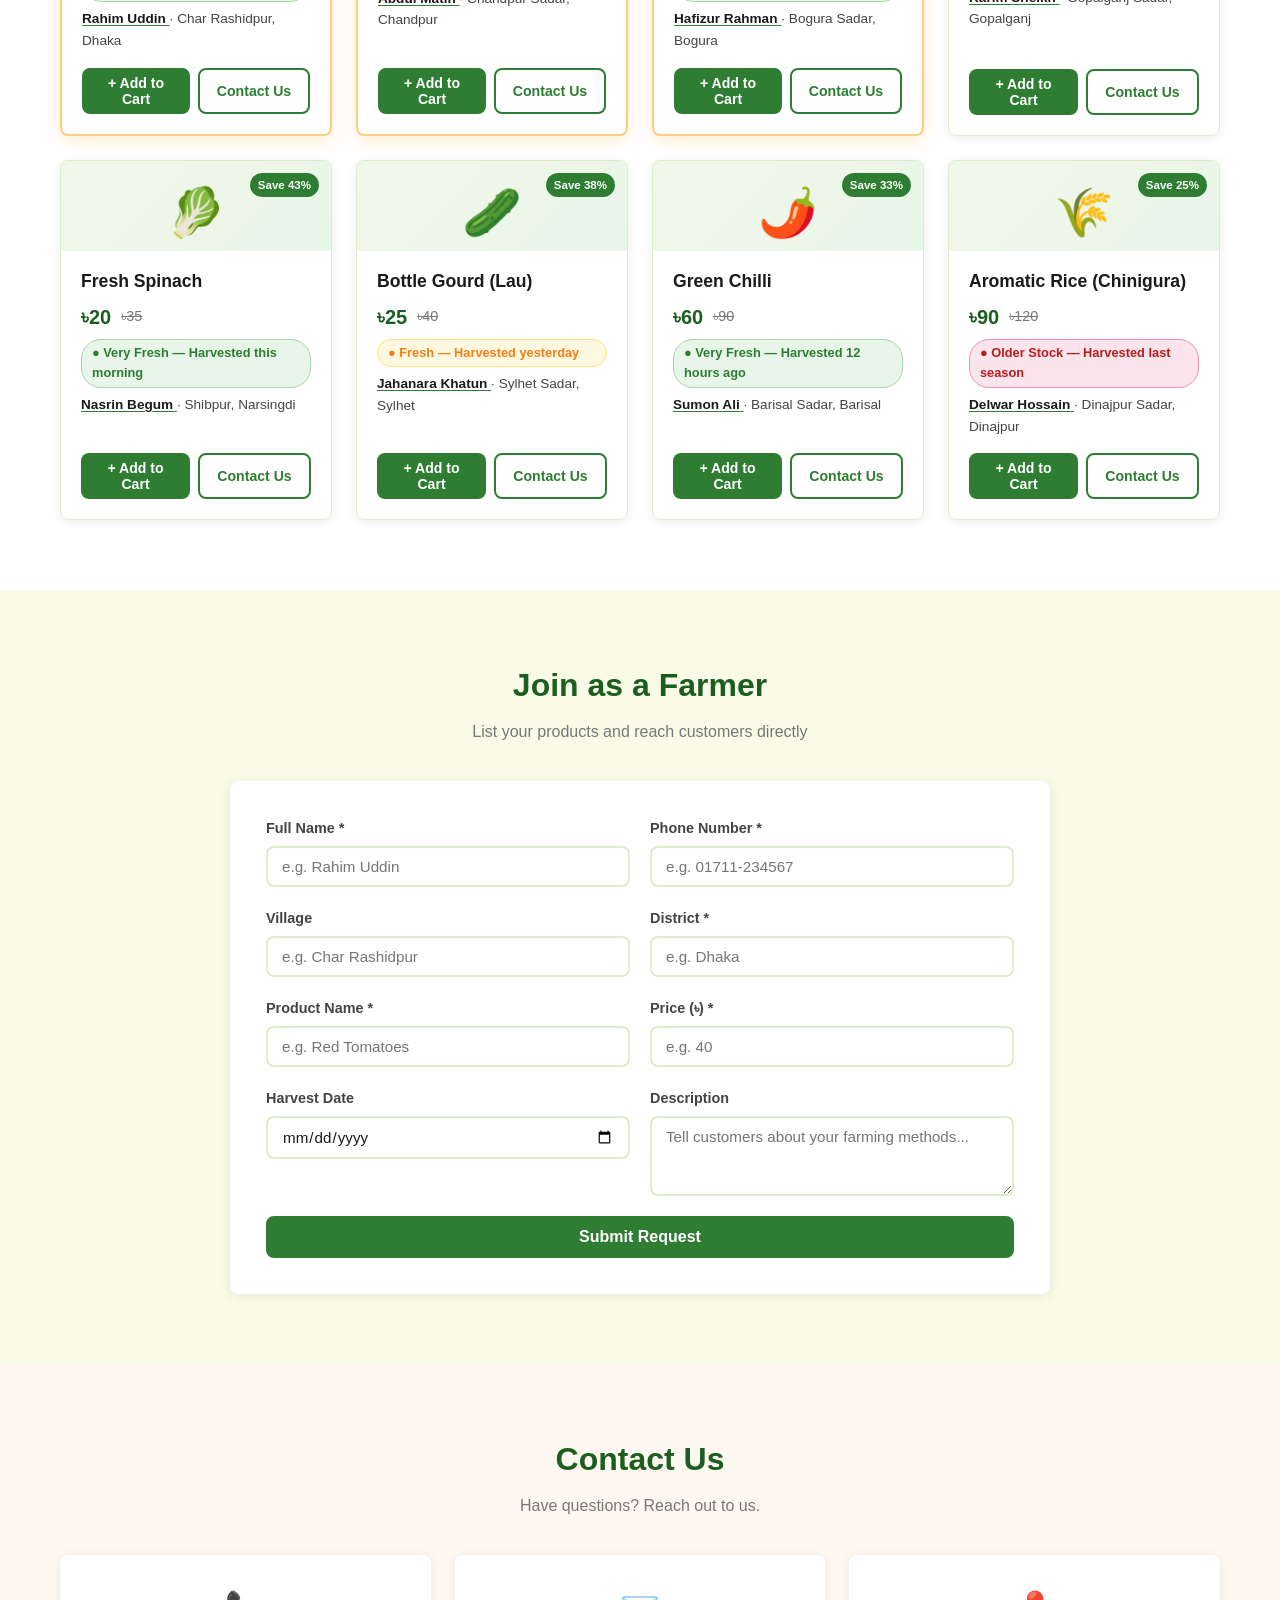
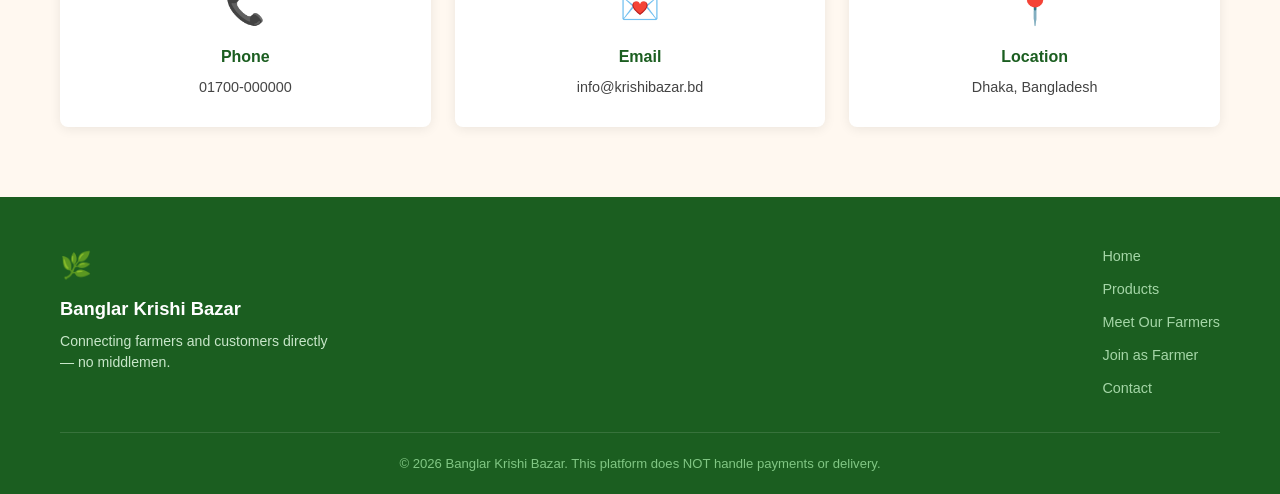
==== commit 2f2d9a31: "index.html" ====
--- a/index.html
+++ b/index.html
@@ -1,14 +1,35 @@
 <!DOCTYPE html>
+<!--
+  ╔══════════════════════════════════════════════════════════════╗
+  ║  Banglar Krishi Bazar — index.html (Home Page)              ║
+  ║  Plain HTML · No framework · No backend                     ║
+  ╠══════════════════════════════════════════════════════════════╣
+  ║  QUICK EDITS — Ctrl+F the arrow text to jump there:         ║
+  ║                                                              ║
+  ║  ► Browser tab title       → "SITE TITLE"                   ║
+  ║  ► Top warning banner      → "DISCLAIMER BANNER"            ║
+  ║  ► Hero headline & tagline → "HERO HEADLINE"                ║
+  ║  ► Hero button labels      → "HERO BUTTONS"                 ║
+  ║  ► Contact phone/email     → "CONTACT DETAILS"              ║
+  ║  ► Footer tagline          → "FOOTER TAGLINE"               ║
+  ║  ► Copyright year/text     → "COPYRIGHT"                    ║
+  ║                                                              ║
+  ║  Products & farmers    → script.js  › search "PRODUCT DATA" ║
+  ║  Button labels         → script.js  › search "BUTTON LABELS"║
+  ║  All colors & fonts    → style.css  › search "CSS VARIABLES"║
+  ╚══════════════════════════════════════════════════════════════╝
+-->
 <html lang="en">
 <head>
   <meta charset="UTF-8" />
   <meta name="viewport" content="width=device-width, initial-scale=1.0" />
+  <!-- SITE TITLE — shows in browser tab -->
   <title>Banglar Krishi Bazar</title>
   <link rel="stylesheet" href="style.css" />
 </head>
 <body>
 
-  <!-- DISCLAIMER BANNER -->
+  <!-- DISCLAIMER BANNER — edit the warning text below -->
   <div class="disclaimer-banner">
     &#9888; This platform does NOT handle payment or delivery. Please contact farmers directly.
   </div>
@@ -33,7 +54,7 @@
           </a>
         </li>
         <li><a href="#join" data-testid="link-join">Join as Farmer</a></li>
-        <li><a href="#contact" data-testid="link-contact">Contact</a></li>
+        <li><a href="#contact" data-testid="link-contact">Contact Us</a></li>
       </ul>
     </div>
   </nav>
@@ -41,8 +62,11 @@
   <!-- HERO SECTION -->
   <section class="hero" id="home">
     <div class="hero-content">
+      <!-- HERO HEADLINE — change the main headline text below -->
       <h1>Fresh Food Direct<br>from <span class="highlight">Farmers</span></h1>
+      <!-- HERO TAGLINE — change the subtitle below -->
       <p>No middleman, no hidden cost. Connect directly with the hands that grow your food.</p>
+      <!-- HERO BUTTONS — change button labels below -->
       <div class="hero-btn-group">
         <a href="#products" class="btn btn-primary" data-testid="button-browse-products">Browse Products &rarr;</a>
         <a href="farmers.html" class="btn btn-hero-farmers" data-testid="button-meet-farmers">&#128119; Meet Our Farmers</a>
@@ -131,20 +155,21 @@
       <h2 class="section-title">Contact Us</h2>
       <p class="section-subtitle">Have questions? Reach out to us.</p>
       <div class="contact-cards">
+        <!-- CONTACT DETAILS — change phone, email, location below -->
         <div class="contact-card">
           <div class="contact-icon">&#128222;</div>
           <h3>Phone</h3>
-          <p>01700-000000</p>
+          <p>01700-000000</p>          <!-- ← your phone number -->
         </div>
         <div class="contact-card">
           <div class="contact-icon">&#128140;</div>
           <h3>Email</h3>
-          <p>info@krishibazar.bd</p>
+          <p>info@krishibazar.bd</p>   <!-- ← your email address -->
         </div>
         <div class="contact-card">
           <div class="contact-icon">&#128205;</div>
           <h3>Location</h3>
-          <p>Dhaka, Bangladesh</p>
+          <p>Dhaka, Bangladesh</p>     <!-- ← your location -->
         </div>
       </div>
     </div>
@@ -156,6 +181,7 @@
       <div class="footer-top">
         <div class="footer-brand">
           <span class="logo-icon">&#127807;</span>
+          <!-- FOOTER TAGLINE — site name and short description -->
           <strong>Banglar Krishi Bazar</strong>
           <p>Connecting farmers and customers directly — no middlemen.</p>
         </div>
@@ -168,6 +194,7 @@
         </div>
       </div>
       <div class="footer-bottom">
+        <!-- COPYRIGHT — update year or text here -->
         <p>&#169; 2026 Banglar Krishi Bazar. This platform does NOT handle payments or delivery.</p>
       </div>
     </div>
